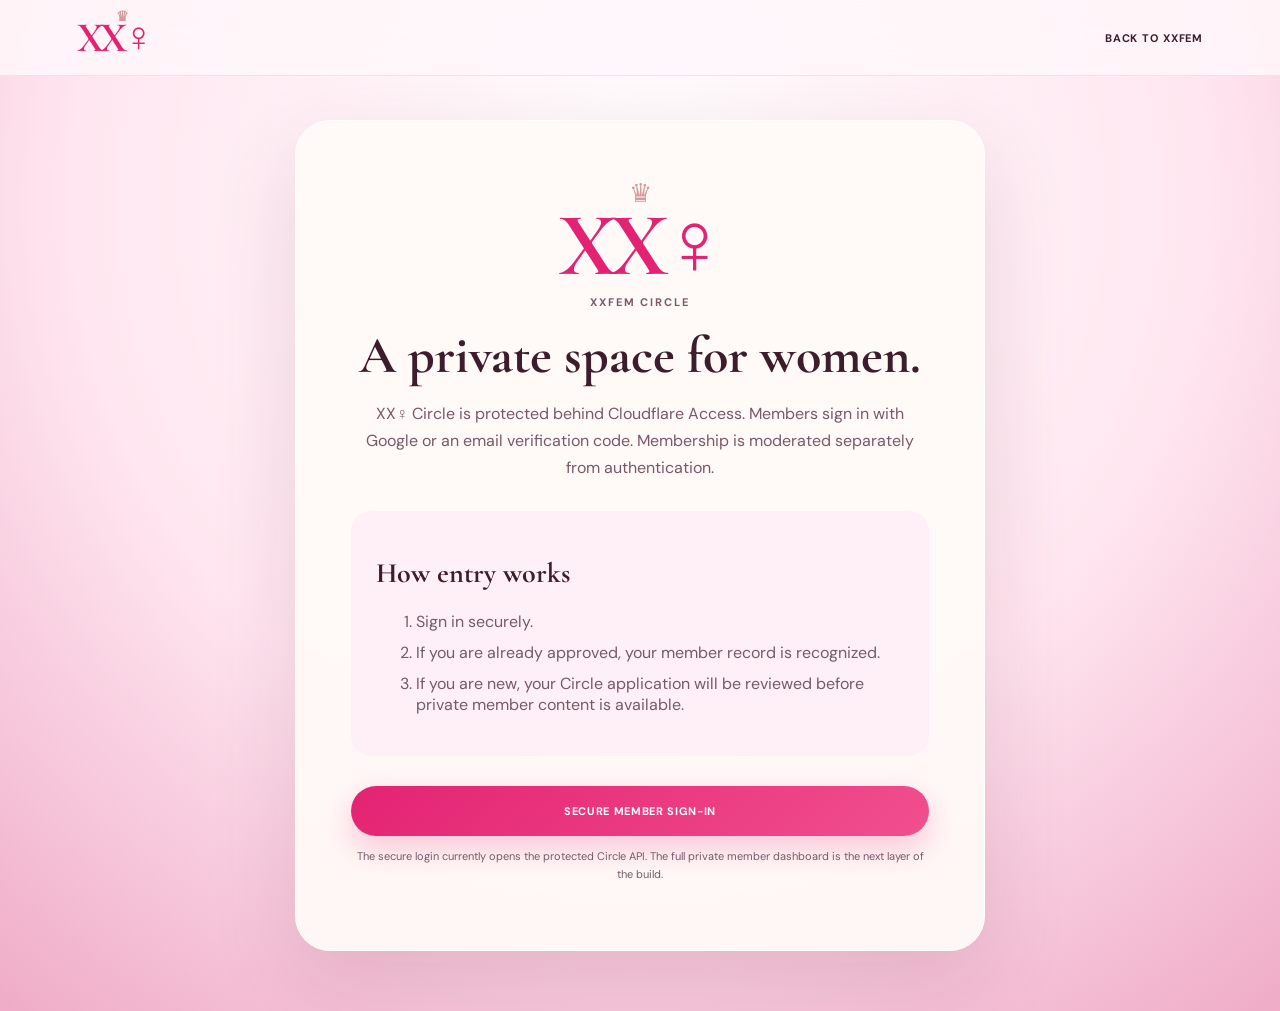
==== circle.html @ 580fbc60 "Add files via upload" ====
<!doctype html>
<html lang="en">
<head>
<meta charset="utf-8"><meta name="viewport" content="width=device-width,initial-scale=1">
<meta name="theme-color" content="#fff2f8">
<title>XX♀ Circle | XXFem</title>
<link rel="preconnect" href="https://fonts.googleapis.com"><link rel="preconnect" href="https://fonts.gstatic.com" crossorigin>
<link href="https://fonts.googleapis.com/css2?family=Cormorant+Garamond:ital,wght@0,600;0,700;1,600&family=DM+Sans:wght@400;500;600;700&display=swap" rel="stylesheet">
<link rel="stylesheet" href="style.css">
</head>
<body class="circle-page">
<a class="skip" href="#circle-main">Skip to main content</a>
<header class="topbar"><a class="brand" href="index.html"><span class="crown">♛</span><span>XX♀</span></a><nav class="simple-nav"><a href="index.html">Back to XXFem</a></nav></header>
<main id="circle-main" class="circle-shell">
  <section class="circle-card">
    <span class="circle-crown">♛</span>
    <div class="circle-logo">XX♀</div>
    <p class="kicker">XXFem Circle</p>
    <h1>A private space for women.</h1>
    <p>XX♀ Circle is protected behind Cloudflare Access. Members sign in with Google or an email verification code. Membership is moderated separately from authentication.</p>

    <div class="privacy-box">
      <h2>How entry works</h2>
      <ol>
        <li>Sign in securely.</li>
        <li>If you are already approved, your member record is recognized.</li>
        <li>If you are new, your Circle application will be reviewed before private member content is available.</li>
      </ol>
    </div>

    <a class="btn primary full" href="https://xxfem-circle-api.truewolfflix777.workers.dev/me">Secure Member Sign-In</a>
    <p class="tiny">The secure login currently opens the protected Circle API. The full private member dashboard is the next layer of the build.</p>
  </section>
</main>
</body>
</html>
---- style.css ----
*{box-sizing:border-box}html{scroll-behavior:smooth}:root{--hot:#e32372;--rose:#f14f8e;--berry:#b51759;--wine:#4a112d;--deep:#260714;--blush:#ffe5f0;--powder:#fff0f7;--petal:#ffd1e3;--pink:#f8bad3;--ivory:#fffaf8;--ink:#3d1c2b;--muted:#775969;--gold:#d89a9e;--line:#efc9d9;--shadow:0 30px 85px rgba(104,20,56,.14)}body{margin:0;font-family:"DM Sans",sans-serif;color:var(--ink);background:var(--ivory);overflow-x:hidden}.skip{position:fixed;left:10px;top:-60px;background:#fff;color:#000;padding:12px 16px;z-index:9999;border-radius:9px}.skip:focus{top:10px}a{color:inherit;text-decoration:none}button,input,textarea,select{font:inherit}.topbar{height:76px;padding:0 6vw;position:fixed;z-index:100;top:0;left:0;right:0;display:flex;align-items:center;justify-content:space-between;background:rgba(255,247,251,.86);backdrop-filter:blur(18px);border-bottom:1px solid rgba(227,35,114,.12)}.brand{position:relative;font:700 42px/1 "Cormorant Garamond",serif;color:var(--hot);letter-spacing:-4px}.crown{position:absolute;font-size:14px;color:var(--gold);top:-7px;left:39px}.topbar nav{display:flex;gap:25px;align-items:center}.topbar nav a{font-size:11px;font-weight:700;letter-spacing:.08em;text-transform:uppercase}.circle-link{padding:10px 16px!important;border-radius:999px;background:var(--hot);color:#fff!important}.menu{display:none}.hero{height:100svh;min-height:620px;position:relative;background:linear-gradient(135deg,#ffd6e7,#fff0f7);overflow:hidden}.hero-video-wrap{position:absolute;inset:76px 0 0;display:grid;place-items:center;background:radial-gradient(circle at 50% 42%,#fff7fb 0,#ffddeb 56%,#f4abc8 100%)}.hero-video{width:100%;height:100%;object-fit:contain;object-position:center;filter:saturate(1.08) contrast(1.02)}.hero-wash{position:absolute;inset:0;background:linear-gradient(90deg,rgba(255,238,246,.23),transparent 28%,transparent 72%,rgba(255,227,240,.25)),linear-gradient(0deg,rgba(81,10,38,.11),transparent 35%);pointer-events:none}.hero-logo{position:absolute;left:50%;top:52%;transform:translate(-50%,-50%);font:700 clamp(100px,16vw,220px)/.7 "Cormorant Garamond",serif;color:white;letter-spacing:-13px;text-shadow:0 8px 40px rgba(73,7,35,.34);z-index:10;white-space:nowrap}.hero-crown{position:absolute;font-size:clamp(28px,4vw,55px);color:#f7ced2;left:48%;top:-62px;animation:crown 1.4s ease both}.scroll{position:absolute;z-index:20;bottom:20px;left:50%;width:42px;height:42px;display:grid;place-items:center;border:1px solid rgba(255,255,255,.7);border-radius:50%;color:#fff;background:rgba(86,11,43,.18);font-size:22px}.butterfly{position:absolute;font-size:26px;z-index:8;filter:drop-shadow(0 4px 10px rgba(75,20,44,.2))}.b1{left:14%;top:32%;animation:fly 11s ease-in-out infinite}.b2{right:15%;top:26%;animation:fly2 14s ease-in-out infinite}.b3{right:29%;bottom:20%;animation:fly 16s ease-in-out infinite reverse}.spark{position:absolute;width:6px;height:6px;border-radius:50%;background:#fff6ba;box-shadow:0 0 8px #fff5b4,0 0 24px #ffd877;animation:twinkle 2.6s ease-in-out infinite;z-index:8}.s1{left:18%;bottom:27%}.s2{left:33%;top:24%;animation-delay:-1s}.s3{right:21%;bottom:35%;animation-delay:-2s}.s4{right:10%;top:40%;animation-delay:-.7s}.s5{left:46%;bottom:17%;animation-delay:-1.4s}.intro,.voices{padding:110px 7vw;max-width:1450px;margin:auto}.kicker{text-transform:uppercase;font-size:11px;font-weight:700;letter-spacing:.17em;color:var(--hot)}.intro>h1,.section-head h2,.story-copy h2,.watch h2,.circle-promo h2{font:600 clamp(52px,7vw,94px)/.9 "Cormorant Garamond",serif;letter-spacing:-.045em;margin:16px 0 25px}.intro h1 em,.section-head h2 em,.story-copy h2 em{color:var(--hot)}.lede,.section-head>p,.circle-promo p{max-width:850px;font-size:17px;line-height:1.8;color:var(--muted)}.pillars{display:grid;grid-template-columns:repeat(4,1fr);gap:18px;margin-top:60px}.pillars article{background:linear-gradient(180deg,#fff,#fff1f7);border:1px solid var(--line);border-radius:26px;padding:34px;box-shadow:0 18px 48px rgba(99,21,55,.07);min-height:235px}.pillars article>span{font-size:34px;color:var(--hot)}.pillars h2{font:700 29px/1 "Cormorant Garamond",serif;color:var(--berry);margin:18px 0 12px}.pillars p{color:var(--muted);line-height:1.65;font-size:14px}.story-feature{position:relative;padding:120px 7vw;background:linear-gradient(135deg,#ffd6e7 0,#fff2f8 42%,#f6bed5 100%);overflow:hidden}.flower-edge{position:absolute;right:-30px;top:20px;font-size:88px;letter-spacing:18px;color:rgba(227,35,114,.14);transform:rotate(8deg)}.story-copy{max-width:880px;margin:auto;background:rgba(255,250,248,.87);backdrop-filter:blur(12px);padding:65px;border-radius:35px;box-shadow:var(--shadow);border:1px solid rgba(255,255,255,.8)}.story-copy h2{font-size:clamp(48px,6vw,78px)}.story-copy p{font:500 17px/1.9 "DM Sans",sans-serif;color:#624451}.story-copy blockquote{margin:35px 0;padding:25px 0;border-top:1px solid var(--line);border-bottom:1px solid var(--line);font:italic 700 34px/1.1 "Cormorant Garamond",serif;color:var(--berry)}.signature{color:var(--berry)!important;font-family:"Cormorant Garamond",serif!important;font-size:27px!important;line-height:1.35!important}.voice-actions{display:flex;gap:12px;margin:30px 0}.btn{display:inline-flex;align-items:center;justify-content:center;min-height:50px;border:0;border-radius:999px;padding:0 24px;font-size:11px;text-transform:uppercase;letter-spacing:.06em;font-weight:700;cursor:pointer}.primary{color:#fff;background:linear-gradient(135deg,var(--hot),var(--rose));box-shadow:0 12px 30px rgba(227,35,114,.24)}.pale{color:var(--berry);background:var(--blush);border:1px solid var(--petal)}.full{width:100%}.status{min-height:24px;color:var(--muted);font-size:13px;margin:15px 0}.stories-grid{display:grid;grid-template-columns:repeat(3,1fr);gap:20px}.story-card{border:1px solid var(--line);background:#fff;border-radius:25px;padding:28px;box-shadow:0 20px 55px rgba(96,18,52,.07)}.story-meta{display:flex;gap:8px;flex-wrap:wrap;color:var(--hot);font-size:10px;text-transform:uppercase;font-weight:700;letter-spacing:.08em}.story-card h3{font:700 32px/1.05 "Cormorant Garamond",serif;color:var(--wine);margin:18px 0 13px}.story-card p{line-height:1.7;color:var(--muted);font-size:14px}.story-card details summary{color:var(--hot);font-weight:700;cursor:pointer}.watch{position:relative;padding:120px 7vw;background:radial-gradient(circle at 75% 20%,#771d46 0,var(--wine) 42%,var(--deep) 100%);color:white;overflow:hidden}.watch .light{color:#ffb9d2}.watch h2{font-size:clamp(60px,8vw,105px)}.watch-lede{max-width:850px;color:rgba(255,255,255,.75);font-size:17px;line-height:1.8}.watch-grid{display:grid;grid-template-columns:repeat(3,1fr);gap:20px;margin-top:50px}.watch-grid article{background:rgba(255,255,255,.07);border:1px solid rgba(255,255,255,.14);border-radius:22px;padding:30px}.watch-grid span{color:#ff9cc2;font-size:10px;font-weight:700;letter-spacing:.13em}.watch-grid h3{font:700 30px/1 "Cormorant Garamond",serif}.watch-grid p{color:rgba(255,255,255,.65);line-height:1.6}.circle-promo{padding:95px 7vw;display:flex;align-items:center;justify-content:space-between;gap:50px;background:linear-gradient(90deg,#ffe0ed,#fff6fa)}.circle-promo>div{max-width:850px}.circle-promo h2{font-size:65px}.closing{min-height:570px;display:grid;place-content:center;text-align:center;background:radial-gradient(circle,#fff,#ffe5f0 55%,#f3b5cf)}.closing-crown{color:var(--gold);font-size:30px}.closing-mark{font:700 110px/.7 "Cormorant Garamond",serif;color:var(--hot);letter-spacing:-8px}.closing p{font:600 28px/1.2 "Cormorant Garamond",serif}.closing em{color:var(--hot)}footer{background:#1d0811;color:#fff;padding:50px 7vw 30px;display:grid;grid-template-columns:1fr auto;gap:30px;align-items:center}.footer-brand{display:flex;align-items:center;gap:12px}.footer-brand strong{font:700 48px/.8 "Cormorant Garamond",serif;color:#ff7cae}.footer-brand small{color:rgba(255,255,255,.62)}footer nav{display:flex;gap:20px;text-transform:uppercase;font-size:10px;font-weight:700}footer>p{grid-column:1/-1;color:rgba(255,255,255,.4);border-top:1px solid rgba(255,255,255,.1);padding-top:20px;font-size:11px}.modal[hidden]{display:none}.modal{position:fixed;inset:0;z-index:1000;display:grid;place-items:center;padding:22px}.modal-backdrop{position:absolute;inset:0;background:rgba(38,7,20,.68);backdrop-filter:blur(8px)}.modal-card{position:relative;z-index:2;width:min(760px,100%);max-height:90vh;overflow:auto;background:var(--ivory);border-radius:28px;padding:42px;box-shadow:0 40px 100px rgba(0,0,0,.35)}.modal-card h2{font:700 52px/1 "Cormorant Garamond",serif;margin:5px 0 10px}.modal-close{position:absolute;right:20px;top:18px;width:40px;height:40px;border:0;border-radius:50%;background:var(--blush);color:var(--berry);font-size:28px;cursor:pointer}.form-note{color:var(--muted)}form label{display:grid;gap:7px;margin:15px 0;font-size:12px;font-weight:700;color:var(--wine)}input,textarea,select{width:100%;border:1px solid var(--line);border-radius:13px;background:#fff;padding:13px 14px;color:var(--ink);outline:none}input:focus,textarea:focus,select:focus,button:focus-visible,a:focus-visible{outline:3px solid #76244b;outline-offset:3px}.two{display:grid;grid-template-columns:1fr 1fr;gap:15px}.check{display:flex!important;align-items:flex-start;grid-template-columns:auto 1fr!important;font-weight:500!important;line-height:1.5}.check input{width:auto;margin-top:3px}.circle-page{background:radial-gradient(circle at 50% 20%,#fff,#ffe6f0 55%,#efabc7);min-height:100vh}.circle-shell{min-height:100vh;padding:120px 20px 60px;display:grid;place-items:center}.circle-card{width:min(690px,100%);background:rgba(255,250,248,.94);padding:55px;border-radius:35px;box-shadow:var(--shadow);text-align:center;border:1px solid #fff}.circle-crown{font-size:26px;color:var(--gold)}.circle-logo{font:700 90px/.8 "Cormorant Garamond",serif;color:var(--hot);letter-spacing:-7px}.circle-card h1{font:700 52px/1 "Cormorant Garamond",serif;margin:18px 0}.circle-card>p{color:var(--muted);line-height:1.7}.privacy-box{text-align:left;background:var(--powder);padding:25px;border-radius:20px;margin:30px 0}.privacy-box h2{font:700 28px/1 "Cormorant Garamond",serif}.privacy-box li{margin:10px 0;color:var(--muted)}.tiny{font-size:11px!important}.simple-nav{display:flex!important}.simple-nav a{font-size:11px!important}@keyframes crown{from{opacity:0;transform:translateY(-25px)}to{opacity:1;transform:none}}@keyframes fly{0%,100%{transform:translate(0,0) rotate(-5deg)}40%{transform:translate(80px,-50px) rotate(8deg)}70%{transform:translate(120px,25px) rotate(-6deg)}}@keyframes fly2{0%,100%{transform:translate(0,0)}45%{transform:translate(-95px,50px)}75%{transform:translate(-40px,-55px)}}@keyframes twinkle{0%,100%{opacity:.2;transform:scale(.7)}50%{opacity:1;transform:scale(1.45)}}@media(max-width:950px){.topbar nav{display:none;position:absolute;top:76px;left:0;right:0;background:#fff7fb;padding:25px;flex-direction:column}.topbar nav.open{display:flex}.menu{display:block;border:0;background:none;width:42px}.menu span{display:block;height:2px;background:var(--wine);margin:6px}.pillars{grid-template-columns:1fr 1fr}.stories-grid,.watch-grid{grid-template-columns:1fr 1fr}.circle-promo{align-items:flex-start;flex-direction:column}.hero-logo{font-size:130px}.story-copy{padding:45px}}@media(max-width:650px){.topbar{height:66px}.hero-video-wrap{inset:66px 0 0}.hero{height:92svh;min-height:650px}.hero-video{object-fit:contain}.hero-logo{font-size:105px;letter-spacing:-8px;top:49%}.hero-crown{top:-43px}.pillars,.stories-grid,.watch-grid,.two{grid-template-columns:1fr}.intro,.voices{padding:80px 6vw}.story-feature,.watch{padding:80px 6vw}.story-copy{padding:30px 22px;border-radius:24px}.story-copy p{font-size:15px}.voice-actions{flex-direction:column}.circle-promo{padding:75px 6vw}.circle-promo h2{font-size:52px}.closing-mark{font-size:85px}.modal-card{padding:36px 20px 25px}.modal-card h2{font-size:44px}footer{grid-template-columns:1fr}.footer-brand{align-items:flex-start;flex-direction:column}footer nav{flex-wrap:wrap}.circle-card{padding:38px 22px}}@media(prefers-reduced-motion:reduce){html{scroll-behavior:auto}*,*:before,*:after{animation-duration:.001ms!important;animation-iteration-count:1!important;transition-duration:.001ms!important}.hero-video{display:none}.hero-video-wrap{background:linear-gradient(135deg,#ffd6e7,#fff4f9)}}

/* ===== XXFem V4 additions ===== */
body.menu-open{overflow:hidden}
.xx-rain{position:fixed;inset:0;z-index:5000;pointer-events:none;overflow:hidden;opacity:0;visibility:hidden;background:linear-gradient(180deg,rgba(18,4,11,.94),rgba(64,8,32,.86) 54%,rgba(20,5,12,.94));transition:opacity .5s ease,visibility .5s ease}
.xx-rain.active{opacity:1;visibility:visible}
.xx-rain::after{content:"XX♀";position:absolute;left:50%;top:50%;transform:translate(-50%,-50%);color:#fff;font:700 clamp(88px,17vw,225px)/.7 "Cormorant Garamond",serif;letter-spacing:-.08em;text-shadow:0 12px 42px rgba(0,0,0,.38)}
.rain-xx{position:absolute;top:-20vh;color:#f6669e;font:700 var(--size,42px)/1 "Cormorant Garamond",serif;text-shadow:0 0 18px rgba(246,102,158,.46);animation:xxFall var(--duration,3.4s) linear forwards;animation-delay:var(--delay,0s);opacity:var(--alpha,.8)}
.skip-intro{position:absolute;right:22px;bottom:22px;z-index:3;pointer-events:auto;border:1px solid rgba(255,255,255,.62);background:rgba(20,5,12,.76);color:#fff;padding:10px 15px;border-radius:999px;font-size:10px;text-transform:uppercase;font-weight:800;letter-spacing:.08em;cursor:pointer}
@keyframes xxFall{0%{transform:translate3d(0,-18vh,0) rotate(0)}100%{transform:translate3d(var(--drift,20px),125vh,0) rotate(var(--spin,180deg))}}

.newswire-teaser{padding:105px 7vw;display:grid;grid-template-columns:1fr 1fr;gap:60px;align-items:center;background:linear-gradient(90deg,#ffe5f0,#fff7fb)}
.newswire-teaser h2{font:600 clamp(52px,7vw,88px)/.9 "Cormorant Garamond",serif;letter-spacing:-.045em;margin:16px 0 25px}
.newswire-teaser h2 em{color:var(--hot)}
.newswire-teaser>div>p:not(.kicker){color:var(--muted);font-size:16px;line-height:1.8;max-width:760px}
.wire-topic-grid{display:grid;grid-template-columns:1fr 1fr;gap:12px}
.wire-topic-grid span{padding:20px 18px;border-radius:15px;border:1px solid var(--line);background:#fff;color:var(--berry);font-weight:700;box-shadow:0 12px 35px rgba(96,18,52,.05)}

.wire-hero{padding:160px 7vw 70px;background:linear-gradient(135deg,#f7cadc,#fff1f7 54%,#f3bdd4)}
.wire-hero h1{font:700 clamp(72px,10vw,138px)/.75 "Cormorant Garamond",serif;color:var(--wine);letter-spacing:-.06em;margin:20px 0}
.wire-hero>p{font-size:18px;color:var(--muted)}
.wire-disclaimer{max-width:960px;margin-top:28px;padding:18px 20px;background:rgba(255,255,255,.72);border:1px solid #fff;border-left:4px solid var(--hot);border-radius:12px;color:#654553;font-size:13px;line-height:1.65}
.wire-page{padding:70px 7vw 110px;max-width:1500px;margin:auto}
.wire-toolbar{display:flex;gap:20px;align-items:flex-start;justify-content:space-between}
.wire-filters{display:flex;gap:8px;flex-wrap:wrap}
.wire-filter{border:1px solid var(--line);background:#fff;color:var(--berry);padding:10px 13px;border-radius:999px;font-size:10px;font-weight:800;cursor:pointer}
.wire-filter.active{background:var(--hot);color:#fff;border-color:var(--hot)}
.wire-grid{display:grid;grid-template-columns:repeat(3,1fr);gap:18px;margin-top:25px}
.wire-card{display:flex;flex-direction:column;background:#fff;border:1px solid var(--line);border-radius:18px;padding:24px;min-height:285px;box-shadow:0 17px 42px rgba(91,17,49,.06)}
.wire-cat{display:inline-flex;align-self:flex-start;background:var(--blush);color:var(--berry);padding:6px 9px;border-radius:999px;font-size:8px;font-weight:800;text-transform:uppercase;letter-spacing:.08em}
.wire-card h2{font:700 28px/1.05 "Cormorant Garamond",serif;margin:17px 0;color:var(--wine)}
.wire-source{font-size:11px;font-weight:800;color:#5e3b4b}
.wire-date{font-size:10px;color:#9a7b89;margin-top:4px}
.wire-card p{color:var(--muted);font-size:12px;line-height:1.6}
.wire-card a{margin-top:auto;padding-top:20px;color:var(--hot);font-size:10px;text-transform:uppercase;font-weight:800}

/* Stronger mobile menu: full-height drawer, outside-tap closes in JS */
@media(max-width:950px){
  .topbar nav{display:flex;position:fixed;top:76px;right:0;left:auto;width:min(86vw,380px);height:calc(100dvh - 76px);background:linear-gradient(180deg,#fff1f7,#f8c8db);padding:28px;flex-direction:column;align-items:stretch;gap:0;transform:translateX(105%);transition:transform .28s ease;box-shadow:-22px 0 55px rgba(67,10,35,.18);overflow:auto}
  .topbar nav.open{transform:translateX(0)}
  .topbar nav a{padding:18px 8px;border-bottom:1px solid rgba(117,32,69,.13);font-size:12px}
  .topbar nav a.circle-link{margin-top:14px;text-align:center;border-bottom:0}
  .menu{display:block;border:2px solid var(--hot);background:#fff;width:46px;height:43px;border-radius:8px;padding:8px;cursor:pointer}
  .menu span{display:block;height:3px;background:var(--wine);margin:5px 0;border-radius:4px}
  .newswire-teaser{grid-template-columns:1fr}
  .wire-grid{grid-template-columns:1fr 1fr}
  .wire-toolbar{flex-direction:column}
}
@media(max-width:650px){
  .topbar nav{top:66px;height:calc(100dvh - 66px)}
  .wire-topic-grid,.wire-grid{grid-template-columns:1fr}
  .wire-hero{padding:125px 6vw 55px}
  .wire-page{padding:55px 6vw 80px}
  .newswire-teaser{padding:80px 6vw}
}
@media(prefers-reduced-motion:reduce){
  .xx-rain{display:none!important}
}
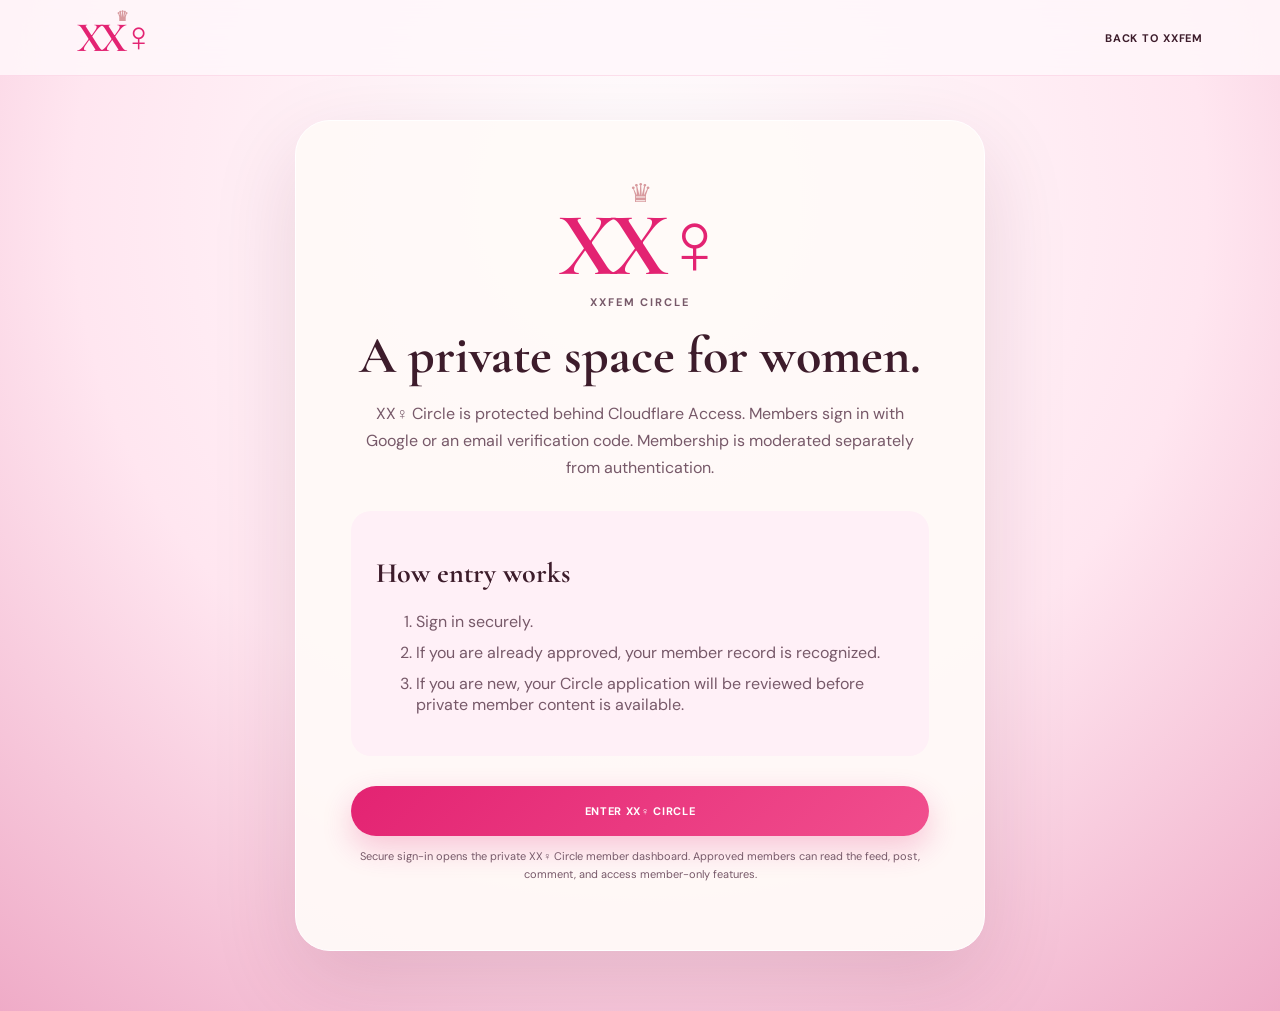
==== commit b812268f: "Add files via upload" ====
--- a/circle.html
+++ b/circle.html
@@ -28,8 +28,8 @@
       </ol>
     </div>
 
-    <a class="btn primary full" href="https://xxfem-circle-api.truewolfflix777.workers.dev/me">Secure Member Sign-In</a>
-    <p class="tiny">The secure login currently opens the protected Circle API. The full private member dashboard is the next layer of the build.</p>
+    <a class="btn primary full" href="https://xxfem-circle-api.truewolfflix777.workers.dev/app">Enter XX♀ Circle</a>
+    <p class="tiny">Secure sign-in opens the private XX♀ Circle member dashboard. Approved members can read the feed, post, comment, and access member-only features.</p>
   </section>
 </main>
 </body>
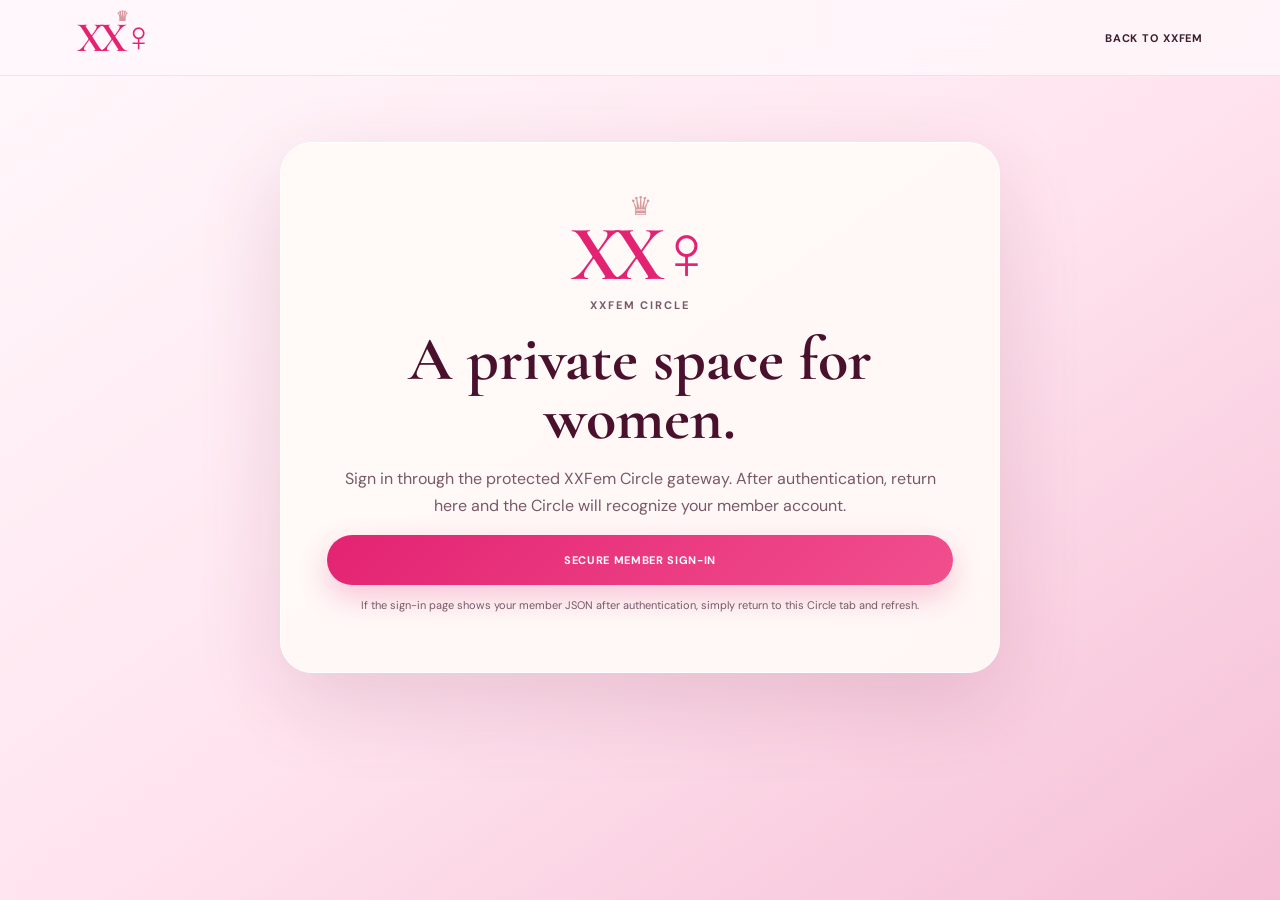
==== commit d228cd40: "Update circle.html" ====
--- a/circle.html
+++ b/circle.html
@@ -1,36 +1,422 @@
 <!doctype html>
 <html lang="en">
 <head>
-<meta charset="utf-8"><meta name="viewport" content="width=device-width,initial-scale=1">
+<meta charset="utf-8">
+<meta name="viewport" content="width=device-width,initial-scale=1">
 <meta name="theme-color" content="#fff2f8">
 <title>XX♀ Circle | XXFem</title>
-<link rel="preconnect" href="https://fonts.googleapis.com"><link rel="preconnect" href="https://fonts.gstatic.com" crossorigin>
+<link rel="preconnect" href="https://fonts.googleapis.com">
+<link rel="preconnect" href="https://fonts.gstatic.com" crossorigin>
 <link href="https://fonts.googleapis.com/css2?family=Cormorant+Garamond:ital,wght@0,600;0,700;1,600&family=DM+Sans:wght@400;500;600;700&display=swap" rel="stylesheet">
 <link rel="stylesheet" href="style.css">
+<style>
+:root{--circle-max:1180px}
+.circle-page{background:linear-gradient(145deg,#fff9fc,#ffe4ef 52%,#f5bfd5);min-height:100vh}
+.circle-shell{display:block;min-height:100vh;padding:112px 18px 60px;width:min(var(--circle-max),100%);margin:auto}
+.circle-auth{width:min(720px,100%);margin:30px auto;background:rgba(255,250,248,.94);padding:46px;border-radius:32px;box-shadow:var(--shadow);text-align:center;border:1px solid #fff}
+.circle-auth .circle-logo{font-size:78px}
+.circle-auth h1{font:700 clamp(42px,7vw,62px)/.95 "Cormorant Garamond",serif;margin:16px 0;color:var(--wine)}
+.circle-auth p{color:var(--muted);line-height:1.7}
+.circle-dashboard[hidden],.circle-auth[hidden]{display:none!important}
+.circle-welcome{display:flex;justify-content:space-between;align-items:center;gap:24px;background:rgba(255,250,248,.9);border:1px solid #fff;border-radius:28px;padding:28px;box-shadow:var(--shadow)}
+.circle-welcome h1{font:700 clamp(43px,6vw,68px)/.88 "Cormorant Garamond",serif;margin:8px 0;color:var(--wine);letter-spacing:-.035em}
+.circle-welcome h1 em{color:var(--hot)}
+.circle-welcome p{color:var(--muted);line-height:1.6;margin:0;max-width:680px}
+.member-chip{display:flex;align-items:center;gap:12px;background:var(--powder);border:1px solid var(--line);padding:12px 15px;border-radius:18px;min-width:220px}
+.member-avatar{width:48px;height:48px;flex:0 0 48px;border-radius:50%;display:grid;place-items:center;background:linear-gradient(135deg,var(--hot),var(--berry));color:#fff;font-weight:800}
+.member-chip strong,.member-chip small{display:block}.member-chip small{color:var(--muted);font-size:11px;margin-top:3px}
+.circle-grid{display:grid;grid-template-columns:minmax(0,1fr) 300px;gap:22px;margin-top:22px}
+.circle-panel{background:rgba(255,250,248,.94);border:1px solid #fff;border-radius:25px;padding:22px;box-shadow:0 18px 50px rgba(104,20,56,.08)}
+.circle-panel h2,.circle-panel h3{font-family:"Cormorant Garamond",serif;color:var(--wine);margin:0 0 14px}
+.circle-panel h2{font-size:35px}.circle-panel h3{font-size:28px}
+.circle-compose textarea,.circle-comment textarea,.circle-join input,.circle-join textarea{width:100%;border:1px solid var(--line);border-radius:15px;background:#fff;padding:14px;color:var(--ink);outline:none}
+.circle-compose textarea:focus,.circle-comment textarea:focus,.circle-join input:focus,.circle-join textarea:focus{outline:3px solid #76244b;outline-offset:2px}
+.compose-bottom{display:flex;align-items:center;justify-content:space-between;gap:14px;margin-top:10px}
+.circle-status{min-height:20px;color:var(--muted);font-size:12px;margin-top:9px}
+.circle-feed-title{font:700 38px/1 "Cormorant Garamond",serif;color:var(--wine);margin:28px 4px 13px}
+.circle-feed{display:grid;gap:15px}
+.circle-post{background:#fff;border:1px solid var(--line);border-radius:21px;padding:20px;box-shadow:0 12px 32px rgba(104,20,56,.05)}
+.post-head{display:flex;gap:11px;align-items:center}.post-head .member-avatar{width:42px;height:42px;flex-basis:42px;font-size:14px}
+.post-head strong,.post-head small{display:block}.post-head small{color:var(--muted);font-size:11px;margin-top:2px}
+.post-copy{white-space:pre-wrap;line-height:1.7;color:#553746;margin:16px 0}
+.post-tools{display:flex;gap:14px}.text-action{border:0;background:transparent;color:var(--hot);font-weight:700;padding:4px 0;cursor:pointer}
+.circle-comments{border-top:1px solid #f2dbe5;margin-top:13px;padding-top:13px;display:grid;gap:9px}
+.circle-comment-item{background:var(--powder);border-radius:13px;padding:10px 12px;font-size:13px;line-height:1.5}
+.circle-comment-item strong{color:var(--berry)}.circle-comment-item small{color:var(--muted)}
+.circle-comment{display:flex;gap:8px;margin-top:5px}.circle-comment textarea{min-height:46px;resize:vertical}.circle-comment .btn{align-self:flex-end}
+.circle-side-list{display:grid;gap:10px}.circle-side-item{background:var(--powder);border:1px solid var(--line);padding:14px;border-radius:15px}
+.circle-side-item strong,.circle-side-item small{display:block}.circle-side-item small{color:var(--muted);line-height:1.5;margin-top:4px}
+.circle-admin-app{background:#fff;border:1px solid var(--line);border-radius:15px;padding:13px;display:grid;gap:7px}.circle-admin-app p{font-size:12px;line-height:1.5;color:var(--muted);margin:0}.admin-buttons{display:flex;gap:7px}
+.circle-notice{background:#fff4f8;border-left:4px solid var(--hot);padding:13px 14px;border-radius:10px;color:#654451;text-align:left;font-size:13px;line-height:1.55}
+.circle-join{text-align:left}.circle-join label{display:grid;gap:7px;margin:14px 0;font-size:12px;font-weight:700;color:var(--wine)}
+.circle-empty{text-align:center;color:var(--muted);padding:30px}
+.circle-signout{border:0;background:none;font:inherit;cursor:pointer}
+@media(max-width:850px){.circle-grid{grid-template-columns:1fr}.circle-welcome{flex-direction:column;align-items:flex-start}.member-chip{width:100%}.circle-sidebar{order:-1}}
+@media(max-width:650px){.circle-shell{padding:92px 9px 40px}.circle-auth,.circle-panel,.circle-welcome{padding:18px;border-radius:19px}.circle-auth{padding:30px 20px}.circle-comment,.compose-bottom{flex-direction:column;align-items:stretch}.circle-comment .btn{align-self:stretch}.admin-buttons{flex-direction:column}.circle-welcome h1{font-size:46px}.circle-panel h2{font-size:31px}}
+</style>
 </head>
 <body class="circle-page">
 <a class="skip" href="#circle-main">Skip to main content</a>
-<header class="topbar"><a class="brand" href="index.html"><span class="crown">♛</span><span>XX♀</span></a><nav class="simple-nav"><a href="index.html">Back to XXFem</a></nav></header>
+<header class="topbar">
+  <a class="brand" href="index.html"><span class="crown">♛</span><span>XX♀</span></a>
+  <nav class="simple-nav">
+    <a href="index.html">Back to XXFem</a>
+    <button id="logoutBtn" class="circle-signout" type="button" hidden>Sign Out</button>
+  </nav>
+</header>
+
 <main id="circle-main" class="circle-shell">
-  <section class="circle-card">
+  <section id="loadingView" class="circle-auth">
+    <span class="circle-crown">♛</span>
+    <div class="circle-logo">XX♀</div>
+    <p class="kicker">XXFem Circle</p>
+    <h1>Opening the Circle.</h1>
+    <p id="loadingText">Checking your secure member session…</p>
+  </section>
+
+  <section id="loginView" class="circle-auth" hidden>
     <span class="circle-crown">♛</span>
     <div class="circle-logo">XX♀</div>
     <p class="kicker">XXFem Circle</p>
     <h1>A private space for women.</h1>
-    <p>XX♀ Circle is protected behind Cloudflare Access. Members sign in with Google or an email verification code. Membership is moderated separately from authentication.</p>
-
-    <div class="privacy-box">
-      <h2>How entry works</h2>
-      <ol>
-        <li>Sign in securely.</li>
-        <li>If you are already approved, your member record is recognized.</li>
-        <li>If you are new, your Circle application will be reviewed before private member content is available.</li>
-      </ol>
+    <p>Sign in through the protected XXFem Circle gateway. After authentication, return here and the Circle will recognize your member account.</p>
+    <a class="btn primary full" href="https://xxfem-circle-api.truewolfflix777.workers.dev/me">Secure Member Sign-In</a>
+    <p class="tiny">If the sign-in page shows your member JSON after authentication, simply return to this Circle tab and refresh.</p>
+  </section>
+
+  <section id="joinView" class="circle-auth" hidden>
+    <span class="circle-crown">♛</span>
+    <div class="circle-logo">XX♀</div>
+    <p class="kicker">Join XXFem Circle</p>
+    <h1>Apply for the private Circle.</h1>
+    <p class="circle-notice">Authentication confirms the account you control. Circle membership is separately reviewed before private posts become available.</p>
+    <form id="joinForm" class="circle-join">
+      <label>Display name
+        <input name="displayName" maxlength="80" required autocomplete="nickname">
+      </label>
+      <label>State or region
+        <input name="state" maxlength="80" autocomplete="address-level1">
+      </label>
+      <label>Short bio
+        <textarea name="bio" maxlength="1000" rows="5" placeholder="Tell us a little about yourself."></textarea>
+      </label>
+      <button class="btn primary full" type="submit">Submit Application</button>
+      <div id="joinStatus" class="circle-status" role="status" aria-live="polite"></div>
+    </form>
+  </section>
+
+  <section id="pendingView" class="circle-auth" hidden>
+    <span class="circle-crown">♛</span>
+    <div class="circle-logo">XX♀</div>
+    <p class="kicker">Application received</p>
+    <h1>Your application is pending.</h1>
+    <p>Circle memberships are reviewed before private feed access is granted. Come back to this page later to check your status.</p>
+    <a class="btn pale" href="index.html">Back to XXFem</a>
+  </section>
+
+  <section id="blockedView" class="circle-auth" hidden>
+    <span class="circle-crown">♛</span>
+    <div class="circle-logo">XX♀</div>
+    <p class="kicker">XXFem Circle</p>
+    <h1>We couldn't open the Circle.</h1>
+    <p id="blockedText">Your account cannot access the private Circle right now.</p>
+    <button id="retryBtn" class="btn primary" type="button">Try Again</button>
+  </section>
+
+  <section id="dashboardView" class="circle-dashboard" hidden>
+    <div class="circle-welcome">
+      <div>
+        <p class="kicker">Private Member Community</p>
+        <h1>Welcome to the <em>Circle.</em></h1>
+        <p>A protected place for approved members to talk, share and connect.</p>
+      </div>
+      <div class="member-chip">
+        <div id="memberAvatar" class="member-avatar">XX</div>
+        <div><strong id="memberName">Member</strong><small id="memberRole">Approved member</small></div>
+      </div>
     </div>
 
-    <a class="btn primary full" href="https://xxfem-circle-api.truewolfflix777.workers.dev/app">Enter XX♀ Circle</a>
-    <p class="tiny">Secure sign-in opens the private XX♀ Circle member dashboard. Approved members can read the feed, post, comment, and access member-only features.</p>
+    <div class="circle-grid">
+      <div>
+        <section class="circle-panel circle-compose" aria-labelledby="shareTitle">
+          <h2 id="shareTitle">Share with the Circle</h2>
+          <textarea id="postBody" maxlength="5000" rows="5" placeholder="What's on your mind?"></textarea>
+          <div class="compose-bottom">
+            <span class="tiny"><span id="postCount">0</span>/5000</span>
+            <button id="publishBtn" class="btn primary" type="button">Publish Post</button>
+          </div>
+          <div id="postStatus" class="circle-status" role="status" aria-live="polite"></div>
+        </section>
+
+        <h2 class="circle-feed-title">Circle Feed</h2>
+        <div id="feedStatus" class="circle-status" role="status" aria-live="polite">Loading private posts…</div>
+        <section id="feed" class="circle-feed" aria-label="Circle feed"></section>
+      </div>
+
+      <aside class="circle-sidebar">
+        <section class="circle-panel">
+          <h3>Your profile</h3>
+          <div class="circle-side-list">
+            <div class="circle-side-item"><strong id="profileName">Member</strong><small id="profileState">State hidden</small></div>
+            <div class="circle-side-item"><strong>Private by design</strong><small>Authentication and approved membership are required before the API returns Circle posts.</small></div>
+          </div>
+        </section>
+
+        <section id="adminPanel" class="circle-panel" hidden style="margin-top:18px">
+          <h3>Admin</h3>
+          <div id="adminStatus" class="circle-status" role="status" aria-live="polite"></div>
+          <div id="pendingApps" class="circle-side-list"></div>
+        </section>
+      </aside>
+    </div>
   </section>
 </main>
+
+<script>
+const API = "https://xxfem-circle-api.truewolfflix777.workers.dev";
+const $ = s => document.querySelector(s);
+let currentProfile = null;
+
+function show(id){
+  ["#loadingView","#loginView","#joinView","#pendingView","#blockedView","#dashboardView"].forEach(sel=>{
+    const el=$(sel); if(el) el.hidden = sel !== id;
+  });
+}
+function esc(value=""){
+  return String(value).replace(/[&<>"']/g, c => ({"&":"&amp;","<":"&lt;",">":"&gt;",'"':"&quot;","'":"&#039;"}[c]));
+}
+function initials(name="XX"){
+  const v=String(name).trim().split(/\s+/).slice(0,2).map(x=>x[0]?.toUpperCase()||"").join("");
+  return v || "XX";
+}
+function when(value){
+  if(!value) return "";
+  const normalized=String(value).includes("T") ? value : String(value).replace(" ","T")+"Z";
+  const time=Date.parse(normalized);
+  if(!Number.isFinite(time)) return value;
+  const mins=Math.max(1,Math.round((Date.now()-time)/60000));
+  if(mins<60) return mins+"m ago";
+  const hrs=Math.round(mins/60);
+  if(hrs<48) return hrs+"h ago";
+  return Math.round(hrs/24)+"d ago";
+}
+
+async function api(path, options={}){
+  const response = await fetch(API + path, {
+    ...options,
+    credentials: "include",
+    headers: {
+      "Accept":"application/json",
+      ...(options.headers || {})
+    }
+  });
+  let data={};
+  try{ data=await response.json(); }catch{}
+  if(!response.ok){
+    const err=new Error(data.error || "Request failed.");
+    err.status=response.status;
+    err.data=data;
+    throw err;
+  }
+  return data;
+}
+
+async function start(){
+  show("#loadingView");
+  try{
+    const data=await api("/me");
+    if(!data.member && data.status==="not_registered"){ show("#joinView"); return; }
+    if(data.status==="pending"){ show("#pendingView"); return; }
+    if(data.status!=="approved"){
+      $("#blockedText").textContent=data.message || "Your Circle membership is not currently active.";
+      show("#blockedView"); return;
+    }
+    currentProfile=data.profile;
+    openDashboard();
+  }catch(error){
+    // A GitHub Pages page cannot read the Worker until the Worker explicitly
+    // permits this origin. If Access/CORS blocks the call, present sign-in.
+    if(error.status===401 || error.status===403 || error instanceof TypeError){
+      show("#loginView");
+      return;
+    }
+    $("#blockedText").textContent=error.message;
+    show("#blockedView");
+  }
+}
+
+async function openDashboard(){
+  const p=currentProfile || {};
+  $("#memberName").textContent=p.displayName || "Member";
+  $("#profileName").textContent=p.displayName || "Member";
+  $("#memberAvatar").textContent=initials(p.displayName);
+  $("#memberRole").textContent=p.role==="admin" ? "Founder / Admin" : "Approved member";
+  $("#profileState").textContent=p.state || "State hidden";
+  $("#logoutBtn").hidden=false;
+  show("#dashboardView");
+  await loadFeed();
+  if(p.role==="admin"){
+    $("#adminPanel").hidden=false;
+    await loadAdmin();
+  }
+}
+
+$("#postBody").addEventListener("input", e => $("#postCount").textContent=e.target.value.length);
+
+$("#publishBtn").addEventListener("click", async ()=>{
+  const body=$("#postBody").value.trim();
+  const status=$("#postStatus");
+  if(!body){status.textContent="Write something first.";return;}
+  status.textContent="Publishing…";
+  try{
+    await api("/posts",{
+      method:"POST",
+      headers:{"Content-Type":"application/json"},
+      body:JSON.stringify({body})
+    });
+    $("#postBody").value="";
+    $("#postCount").textContent="0";
+    status.textContent="Published.";
+    await loadFeed();
+  }catch(error){status.textContent=error.message;}
+});
+
+async function loadFeed(){
+  const status=$("#feedStatus"), feed=$("#feed");
+  status.textContent="Loading private posts…";
+  try{
+    const data=await api("/feed");
+    if(!data.posts?.length){
+      feed.innerHTML='<div class="circle-panel circle-empty">No posts yet. Start the conversation.</div>';
+      status.textContent="";
+      return;
+    }
+    feed.innerHTML=data.posts.map(post=>`
+      <article class="circle-post">
+        <div class="post-head">
+          <div class="member-avatar">${esc(initials(post.author.displayName))}</div>
+          <div>
+            <strong>${esc(post.author.displayName)}</strong>
+            <small>${post.author.state?esc(post.author.state)+" · ":""}${post.author.role==="admin"?"Admin · ":""}${esc(when(post.createdAt))}</small>
+          </div>
+        </div>
+        <div class="post-copy">${esc(post.body)}</div>
+        <div class="post-tools">
+          ${post.canDelete?`<button class="text-action delete-post" data-id="${post.id}" type="button">Delete</button>`:""}
+        </div>
+        <div class="circle-comments">
+          ${(post.comments||[]).map(comment=>`
+            <div class="circle-comment-item">
+              <strong>${esc(comment.author.displayName)}</strong> ${esc(comment.body)}
+              <br><small>${esc(when(comment.createdAt))}</small>
+            </div>`).join("")}
+          <form class="circle-comment" data-post="${post.id}">
+            <textarea name="body" maxlength="2000" rows="2" required aria-label="Write a comment" placeholder="Write a comment…"></textarea>
+            <button class="btn pale" type="submit">Comment</button>
+          </form>
+        </div>
+      </article>
+    `).join("");
+    status.textContent=data.posts.length+" private "+(data.posts.length===1?"post":"posts")+".";
+    bindFeed();
+  }catch(error){status.textContent=error.message;}
+}
+
+function bindFeed(){
+  document.querySelectorAll(".circle-comment").forEach(form=>{
+    form.addEventListener("submit",async event=>{
+      event.preventDefault();
+      const body=new FormData(form).get("body").trim();
+      if(!body)return;
+      const button=form.querySelector("button");
+      button.disabled=true;
+      try{
+        await api("/comments",{
+          method:"POST",
+          headers:{"Content-Type":"application/json"},
+          body:JSON.stringify({postId:Number(form.dataset.post),body})
+        });
+        await loadFeed();
+      }catch(error){alert(error.message);}
+      finally{button.disabled=false;}
+    });
+  });
+
+  document.querySelectorAll(".delete-post").forEach(button=>{
+    button.addEventListener("click",async()=>{
+      if(!confirm("Delete this Circle post?"))return;
+      try{
+        await api("/posts/"+button.dataset.id,{method:"DELETE"});
+        await loadFeed();
+      }catch(error){alert(error.message);}
+    });
+  });
+}
+
+$("#joinForm").addEventListener("submit",async event=>{
+  event.preventDefault();
+  const status=$("#joinStatus");
+  const fd=new FormData(event.currentTarget);
+  status.textContent="Submitting…";
+  try{
+    await api("/join",{
+      method:"POST",
+      headers:{"Content-Type":"application/json"},
+      body:JSON.stringify({
+        displayName:fd.get("displayName"),
+        state:fd.get("state"),
+        bio:fd.get("bio")
+      })
+    });
+    show("#pendingView");
+  }catch(error){status.textContent=error.message;}
+});
+
+async function loadAdmin(){
+  const status=$("#adminStatus"), wrap=$("#pendingApps");
+  status.textContent="Checking applications…";
+  try{
+    const data=await api("/admin/pending");
+    if(!data.applications?.length){
+      wrap.innerHTML='<div class="circle-side-item"><strong>No pending applications</strong><small>Your queue is clear.</small></div>';
+      status.textContent="";
+      return;
+    }
+    wrap.innerHTML=data.applications.map(app=>`
+      <div class="circle-admin-app">
+        <strong>${esc(app.display_name)}</strong>
+        <small>${esc(app.email)}${app.state?" · "+esc(app.state):""}</small>
+        <p>${esc(app.bio || "No bio provided.")}</p>
+        <div class="admin-buttons">
+          <button class="btn primary admin-review" data-action="approve" data-id="${app.id}" type="button">Approve</button>
+          <button class="btn pale admin-review" data-action="reject" data-id="${app.id}" type="button">Reject</button>
+        </div>
+      </div>
+    `).join("");
+    status.textContent=data.applications.length+" pending.";
+    document.querySelectorAll(".admin-review").forEach(button=>{
+      button.addEventListener("click",()=>reviewMember(button.dataset.id,button.dataset.action));
+    });
+  }catch(error){status.textContent=error.message;}
+}
+
+async function reviewMember(id,action){
+  try{
+    await api("/admin/"+action,{
+      method:"POST",
+      headers:{"Content-Type":"application/json"},
+      body:JSON.stringify({id:Number(id)})
+    });
+    await loadAdmin();
+  }catch(error){alert(error.message);}
+}
+
+$("#retryBtn").addEventListener("click",start);
+$("#logoutBtn").addEventListener("click",()=>{
+  location.href="https://truewolfflix777.cloudflareaccess.com/cdn-cgi/access/logout";
+});
+
+start();
+</script>
 </body>
-</html>+</html>
